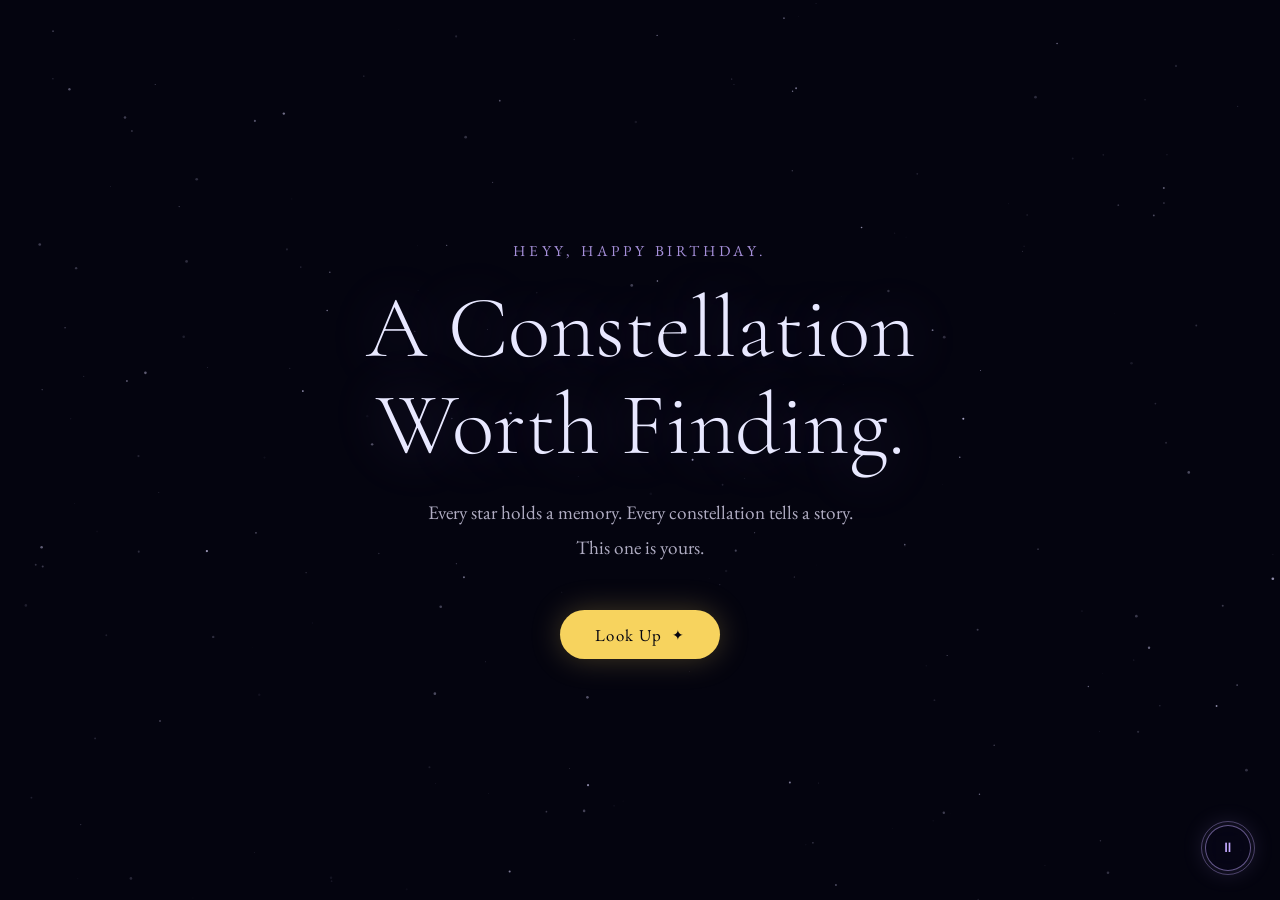
==== index.html @ d45c2ef3 "Add files via upload" ====
<!DOCTYPE html>
<html lang="en">
  <head>
    <meta charset="UTF-8" />
    <meta name="viewport" content="width=device-width, initial-scale=1.0" />

    <!-- =====================================================
         EDIT THE PAGE TITLE HERE (shows in browser tab)
         ===================================================== -->
    <title>A Gift For You</title>

    <link rel="icon" type="image/svg+xml" href="/favicon.svg" />
    <link rel="preconnect" href="https://fonts.googleapis.com" />
    <link rel="preconnect" href="https://fonts.gstatic.com" crossorigin />
    <link
      href="https://fonts.googleapis.com/css2?family=Cormorant+Garamond:ital,wght@0,300;0,400;0,500;1,300;1,400&family=EB+Garamond:ital,wght@0,400;0,500;1,400&display=swap"
      rel="stylesheet"
    />
    <link rel="stylesheet" href="./style.css" />
  </head>
  <body class="page-intro">

    <!-- Background canvas for animated stars -->
    <canvas id="bg-canvas"></canvas>

    <!-- =====================================================
         MAIN INTRO CONTENT
         Edit the title, subtitle, and button text below
         ===================================================== -->
    <main class="intro-container">

      <!-- ✏️  EDIT: Change the small label above the title -->
      <p class="intro-eyebrow">heyy, happy birthday.</p>

      <!-- ✏️  EDIT: Change the main title here -->
      <h1 class="intro-title">A Constellation Worth Finding.</h1>

      <!-- ✏️  EDIT: Change the subtitle / opening message here -->
      <p class="intro-subtitle">
        Every star holds a memory. Every constellation tells a story.<br />
        This one is yours.
      </p>

      <!-- ✏️  EDIT: Change the button text here -->
      <a href="./stars.html" class="intro-btn">
        <span class="btn-text">Look Up</span>
        <span class="btn-sparkle">✦</span>
      </a>

    </main>

    <!-- Decorative floating particles -->
    <div class="intro-particles" id="intro-particles"></div>

    <!-- =====================================================
         BACKGROUND MUSIC
         ✏️  STEP 1: Place your audio file (e.g. song.mp3) inside
                     the folder:  artifacts/constellation-gift/public/audio/
         ✏️  STEP 2: Change  ambient.mp3  below to your filename.
         Leave it as-is and there will simply be no music yet.
         ===================================================== -->
    <audio id="bg-music" loop preload="auto">
      <source src="./audio/ambient.mpeg" type="audio/mpeg" />
    </audio>

    <!-- Music toggle button (bottom-right corner) -->
    <button class="music-toggle" id="music-toggle" aria-label="Toggle music" title="Play / Pause music">
      <span class="music-icon-play">♪</span>
      <span class="music-icon-pause">⏸</span>
    </button>

    <script src="./script.js"></script>
  </body>
</html>
---- style.css ----
/* ============================================================
   CONSTELLATION GIFT — style.css
   ============================================================
   You don't need to edit this file unless you want to change
   colors, fonts, or layout. All editable content is in the
   HTML files and in the STARS section of script.js.
   ============================================================ */

/* ---------- RESET & BASE ---------- */
*, *::before, *::after {
  box-sizing: border-box;
  margin: 0;
  padding: 0;
}

/* Page fade-in on every load */
body {
  animation: pageFadeIn 0.55s ease both;
}

/* Fade-out triggered by JS before navigating */
body.page-fade-out {
  animation: pageFadeOut 0.38s ease forwards !important;
  pointer-events: none;
}

@keyframes pageFadeIn {
  from { opacity: 0; }
  to   { opacity: 1; }
}

@keyframes pageFadeOut {
  from { opacity: 1; }
  to   { opacity: 0; }
}

:root {
  /* =====================================================
     ✏️  EDIT COLORS HERE if you want to change the palette
     ===================================================== */
  --bg-deep:    #04040f;
  --bg-mid:     #080818;
  --star-white: #e8e8ff;
  --star-gold:  #f7d35e;
  --star-rose:  #ffb3c1;
  --accent:     #c4aaff;
  --text-light: #dcd8f0;
  --text-dim:   #8880aa;
  --card-bg:    rgba(10, 8, 30, 0.88);
  --card-border: rgba(196, 170, 255, 0.18);

  /* =====================================================
     ✏️  EDIT FONTS HERE (must match Google Fonts link in HTML)
     ===================================================== */
  --font-heading: 'Cormorant Garamond', Georgia, serif;
  --font-body:    'EB Garamond', Georgia, serif;
}

html {
  scroll-behavior: smooth;
}

body {
  background-color: var(--bg-deep);
  color: var(--text-light);
  font-family: var(--font-body);
  min-height: 100vh;
  overflow-x: hidden;
}

/* Background canvas (fixed, behind everything) */
#bg-canvas {
  position: fixed;
  inset: 0;
  width: 100%;
  height: 100%;
  z-index: 0;
  pointer-events: none;
}


/* ============================================================
   PAGE 1 — INTRO
   ============================================================ */

.page-intro {
  display: flex;
  align-items: center;
  justify-content: center;
  min-height: 100vh;
}

.intro-container {
  position: relative;
  z-index: 1;
  text-align: center;
  padding: 2rem 1.5rem;
  max-width: 680px;
  animation: fadeUp 1.4s ease forwards;
}

.intro-eyebrow {
  font-family: var(--font-body);
  font-size: clamp(0.8rem, 2vw, 0.95rem);
  letter-spacing: 0.25em;
  text-transform: uppercase;
  color: var(--accent);
  margin-bottom: 1.2rem;
  opacity: 0.85;
}

.intro-title {
  font-family: var(--font-heading);
  font-size: clamp(2.8rem, 8vw, 5.5rem);
  font-weight: 300;
  line-height: 1.1;
  color: var(--star-white);
  margin-bottom: 1.4rem;
  text-shadow: 0 0 60px rgba(196, 170, 255, 0.3);
}

.intro-subtitle {
  font-size: clamp(1rem, 2.5vw, 1.2rem);
  line-height: 1.8;
  color: var(--text-light);
  opacity: 0.8;
  margin-bottom: 2.8rem;
}

/* ---- Intro/Outro shared button style ---- */
.intro-btn {
  display: inline-flex;
  align-items: center;
  gap: 0.6rem;
  text-decoration: none;
  font-family: var(--font-body);
  font-size: 1.05rem;
  letter-spacing: 0.08em;
  color: var(--bg-deep);
  background: var(--star-gold);
  padding: 0.85rem 2.2rem;
  border-radius: 999px;
  transition: transform 0.25s ease, box-shadow 0.25s ease, opacity 0.2s;
  box-shadow: 0 0 30px rgba(247, 211, 94, 0.25);
  cursor: pointer;
}

.intro-btn:hover {
  transform: translateY(-3px) scale(1.03);
  box-shadow: 0 0 50px rgba(247, 211, 94, 0.45);
}

.intro-btn:active {
  transform: translateY(0) scale(0.98);
}

.btn-sparkle {
  font-size: 0.9rem;
  transition: transform 0.3s ease;
}

.intro-btn:hover .btn-sparkle {
  transform: rotate(90deg) scale(1.3);
}

/* Floating particles layer */
.intro-particles {
  position: fixed;
  inset: 0;
  z-index: 0;
  pointer-events: none;
}

.particle {
  position: absolute;
  width: 2px;
  height: 2px;
  border-radius: 50%;
  background: var(--star-white);
  animation: floatParticle linear infinite;
  opacity: 0;
}


/* ============================================================
   PAGE 2 — CONSTELLATION SKY
   ============================================================ */

.page-stars {
  background: var(--bg-deep);
  min-height: 100vh;
  overflow-x: hidden;
}

/* Sky canvas — NOT fixed, it scrolls with the page */
.page-stars #sky-canvas {
  position: absolute;
  top: 0;
  left: 0;
  width: 100%;
  pointer-events: none;
  z-index: 0;
}

/* The container that holds all the clickable star elements */
.star-field {
  position: relative;
  z-index: 1;
  /* Height is set by JavaScript based on content */
}

/* ---- Scroll hint ---- */
.scroll-hint {
  position: fixed;
  bottom: 2rem;
  left: 50%;
  transform: translateX(-50%);
  z-index: 10;
  display: flex;
  align-items: center;
  gap: 0.5rem;
  font-size: 0.8rem;
  letter-spacing: 0.12em;
  text-transform: uppercase;
  color: var(--text-dim);
  transition: opacity 0.6s ease;
  pointer-events: none;
}

.scroll-hint-icon {
  animation: bounce 2s ease-in-out infinite;
}

.scroll-hint.hidden {
  opacity: 0;
}

/* ---- Individual clickable star ---- */
.star-point {
  position: absolute;
  transform: translate(-50%, -50%);
  cursor: pointer;
  z-index: 2;
}

/* The glowing star dot */
.star-dot {
  width: 12px;
  height: 12px;
  border-radius: 50%;
  background: var(--star-white);
  box-shadow:
    0 0 6px 2px rgba(232, 232, 255, 0.6),
    0 0 20px 4px rgba(196, 170, 255, 0.25);
  transition: transform 0.25s ease, box-shadow 0.25s ease;
  animation: starPulse 3s ease-in-out infinite;
}

.star-point:hover .star-dot {
  transform: scale(1.6);
  box-shadow:
    0 0 10px 4px rgba(247, 211, 94, 0.8),
    0 0 30px 8px rgba(247, 211, 94, 0.4);
  background: var(--star-gold);
}

/* Star label (shown on hover) */
.star-label {
  position: absolute;
  bottom: calc(100% + 12px);
  left: 50%;
  transform: translateX(-50%);
  white-space: nowrap;
  font-family: var(--font-body);
  font-size: 0.8rem;
  letter-spacing: 0.1em;
  color: var(--text-light);
  opacity: 0;
  transition: opacity 0.25s ease, transform 0.25s ease;
  pointer-events: none;
  text-shadow: 0 0 12px rgba(196, 170, 255, 0.5);
  transform: translateX(-50%) translateY(4px);
}

.star-point:hover .star-label {
  opacity: 1;
  transform: translateX(-50%) translateY(0);
}

/* Click ripple ring */
.star-ring {
  position: absolute;
  top: 50%;
  left: 50%;
  transform: translate(-50%, -50%) scale(0);
  width: 36px;
  height: 36px;
  border-radius: 50%;
  border: 1px solid var(--star-gold);
  opacity: 0;
  pointer-events: none;
}

.star-point:active .star-ring,
.star-point.clicked .star-ring {
  animation: ringExpand 0.5s ease forwards;
}

/* ---- Secret star (shooting star) ---- */

/* Inner wrapper that does the periodic shoot motion */
.shooting-star-inner {
  position: relative;
  display: flex;
  align-items: center;
  justify-content: center;
  animation: shootAcross 6s ease-in-out infinite;
}

/* The tail — a gradient streak extending behind the head */
.shooting-tail {
  position: absolute;
  right: calc(100% - 2px);
  top: 50%;
  transform: translateY(-50%) rotate(-18deg);
  transform-origin: right center;
  width: 55px;
  height: 2px;
  border-radius: 2px;
  background: linear-gradient(to left, rgba(255, 200, 215, 0.85), transparent);
  pointer-events: none;
  animation: tailGlow 6s ease-in-out infinite;
}

/* Override the star-dot for the shooting star head */
.star-secret .star-dot {
  width: 8px;
  height: 8px;
  background: #fff8fa;
  box-shadow:
    0 0 6px 3px rgba(255, 179, 193, 0.75),
    0 0 18px 6px rgba(255, 179, 193, 0.35);
  animation: secretGlow 3s ease-in-out infinite;
}

.star-secret:hover .star-dot {
  transform: scale(1.7);
  background: #ffffff;
  box-shadow:
    0 0 12px 5px rgba(255, 179, 193, 0.95),
    0 0 36px 10px rgba(255, 179, 193, 0.5);
}

.star-secret:hover .shooting-tail {
  width: 75px;
  background: linear-gradient(to left, rgba(255, 200, 215, 1), transparent);
}

.star-secret .star-label {
  color: var(--star-rose);
  font-size: 0.7rem;
  letter-spacing: 0.15em;
  opacity: 0;
}

.star-secret:hover .star-label {
  opacity: 1;
}


/* ---- Memory Modal ---- */
.modal-overlay {
  position: fixed;
  inset: 0;
  z-index: 100;
  background: rgba(4, 4, 20, 0.7);
  backdrop-filter: blur(8px);
  -webkit-backdrop-filter: blur(8px);
  display: flex;
  align-items: center;
  justify-content: center;
  padding: 1.5rem;
  opacity: 0;
  pointer-events: none;
  transition: opacity 0.35s ease;
}

.modal-overlay.open {
  opacity: 1;
  pointer-events: all;
}

.modal-card {
  background: var(--card-bg);
  border: 1px solid var(--card-border);
  border-radius: 1.5rem;
  padding: 2.5rem 2.5rem 2rem;
  max-width: 520px;
  width: 100%;
  max-height: 85vh;
  overflow-y: auto;
  position: relative;
  transform: translateY(20px) scale(0.97);
  transition: transform 0.35s ease;
  box-shadow:
    0 0 60px rgba(196, 170, 255, 0.08),
    0 20px 60px rgba(0,0,0,0.6);
}

.modal-overlay.open .modal-card {
  transform: translateY(0) scale(1);
}

.modal-close {
  position: absolute;
  top: 1rem;
  right: 1.2rem;
  background: none;
  border: none;
  color: var(--text-dim);
  font-size: 1.1rem;
  cursor: pointer;
  padding: 0.3rem;
  transition: color 0.2s;
  line-height: 1;
}

.modal-close:hover {
  color: var(--text-light);
}

.modal-star-name {
  font-size: 0.75rem;
  letter-spacing: 0.2em;
  text-transform: uppercase;
  color: var(--accent);
  margin-bottom: 0.6rem;
}

.modal-title {
  font-family: var(--font-heading);
  font-size: clamp(1.5rem, 4vw, 2.2rem);
  font-weight: 400;
  color: var(--star-white);
  line-height: 1.2;
  margin-bottom: 1rem;
}

.modal-text {
  font-size: clamp(0.95rem, 2.5vw, 1.05rem);
  line-height: 1.9;
  color: var(--text-light);
  opacity: 0.85;
}

.modal-image-wrap {
  margin-top: 1.5rem;
  display: none; /* shown by JS when image exists */
}

.modal-image {
  width: 100%;
  border-radius: 0.75rem;
  object-fit: cover;
  max-height: 260px;
}


/* ============================================================
   PAGE 3 — OUTRO
   ============================================================ */

.page-outro {
  display: flex;
  align-items: center;
  justify-content: center;
  min-height: 100vh;
}

.outro-container {
  position: relative;
  z-index: 1;
  text-align: center;
  padding: 3rem 1.5rem;
  max-width: 640px;
  animation: fadeUp 1.4s ease forwards;
}

.outro-icon {
  font-size: 1.4rem;
  color: var(--accent);
  letter-spacing: 0.4em;
  margin-bottom: 1.8rem;
  animation: glow 4s ease-in-out infinite;
}

.outro-title {
  font-family: var(--font-heading);
  font-size: clamp(2.2rem, 6vw, 4rem);
  font-weight: 300;
  color: var(--star-white);
  margin-bottom: 2rem;
  text-shadow: 0 0 60px rgba(196, 170, 255, 0.3);
}

.outro-message {
  display: flex;
  flex-direction: column;
  gap: 1rem;
  margin-bottom: 2.8rem;
}

.outro-message p {
  font-size: clamp(1rem, 2.5vw, 1.15rem);
  line-height: 1.85;
  color: var(--text-light);
  opacity: 0.85;
  font-style: italic;
}

.outro-signature {
  font-style: italic;
  font-size: 1.1rem !important;
  color: var(--star-gold) !important;
  opacity: 1 !important;
  margin-top: 0.5rem;
}

.outro-btn {
  background: rgba(196, 170, 255, 0.15);
  color: var(--accent);
  border: 1px solid rgba(196, 170, 255, 0.3);
  box-shadow: 0 0 30px rgba(196, 170, 255, 0.1);
}

.outro-btn:hover {
  background: rgba(196, 170, 255, 0.25);
  box-shadow: 0 0 50px rgba(196, 170, 255, 0.25);
}


/* ============================================================
   MUSIC TOGGLE BUTTON (fixed, bottom-right, all pages)
   ============================================================ */

.music-toggle {
  position: fixed;
  bottom: 1.8rem;
  right: 1.8rem;
  z-index: 200;
  width: 46px;
  height: 46px;
  border-radius: 50%;
  border: 1px solid rgba(196, 170, 255, 0.28);
  background: rgba(8, 6, 24, 0.72);
  backdrop-filter: blur(10px);
  -webkit-backdrop-filter: blur(10px);
  color: var(--accent);
  font-size: 1.1rem;
  line-height: 1;
  cursor: pointer;
  display: flex;
  align-items: center;
  justify-content: center;
  transition: border-color 0.2s ease, background 0.2s ease, transform 0.2s ease;
  box-shadow: 0 0 18px rgba(196, 170, 255, 0.08);
}

.music-toggle:hover {
  border-color: rgba(196, 170, 255, 0.55);
  background: rgba(14, 10, 36, 0.88);
  transform: scale(1.1);
}

.music-toggle:active {
  transform: scale(0.95);
}

/* Show pause icon only when playing */
.music-icon-pause { display: none; font-size: 0.85rem; }
.music-toggle.playing .music-icon-play  { display: none; }
.music-toggle.playing .music-icon-pause { display: block; }

/* Pulsing ring around button when music is playing */
.music-toggle.playing {
  border-color: rgba(196, 170, 255, 0.5);
  box-shadow: 0 0 24px rgba(196, 170, 255, 0.18);
}
.music-toggle.playing::after {
  content: '';
  position: absolute;
  inset: -5px;
  border-radius: 50%;
  border: 1px solid rgba(196, 170, 255, 0.35);
  animation: musicRing 2.2s ease-in-out infinite;
  pointer-events: none;
}

@keyframes musicRing {
  0%   { transform: scale(1);    opacity: 0.7; }
  100% { transform: scale(1.55); opacity: 0; }
}


/* ============================================================
   ANIMATIONS
   ============================================================ */

@keyframes fadeUp {
  from {
    opacity: 0;
    transform: translateY(30px);
  }
  to {
    opacity: 1;
    transform: translateY(0);
  }
}

@keyframes starPulse {
  0%, 100% { opacity: 1;   transform: scale(1); }
  50%       { opacity: 0.7; transform: scale(0.85); }
}

@keyframes secretGlow {
  0%, 100% { box-shadow: 0 0 6px 3px rgba(255,179,193,0.75), 0 0 18px 6px rgba(255,179,193,0.35); }
  50%       { box-shadow: 0 0 10px 5px rgba(255,179,193,0.95), 0 0 28px 10px rgba(255,179,193,0.55); }
}

/* The "shoot" motion: the star drifts diagonally then snaps back */
@keyframes shootAcross {
  0%,  60%, 100% { transform: translate(0, 0); opacity: 1; }
  65%            { transform: translate(38px, -22px); opacity: 1; }
  70%            { transform: translate(42px, -25px); opacity: 0; }
  71%            { transform: translate(-8px, 4px);   opacity: 0; }
  75%            { transform: translate(0, 0);         opacity: 1; }
}

/* Tail brightens during the shoot */
@keyframes tailGlow {
  0%,  60%, 100% { opacity: 0.75; width: 55px; }
  62%            { opacity: 1;    width: 80px; }
  70%            { opacity: 0;    width: 80px; }
  71%            { opacity: 0;    width: 55px; }
  75%            { opacity: 0.75; width: 55px; }
}

@keyframes bounce {
  0%, 100% { transform: translateY(0); }
  50%       { transform: translateY(6px); }
}

@keyframes ringExpand {
  from { transform: translate(-50%, -50%) scale(0); opacity: 0.9; }
  to   { transform: translate(-50%, -50%) scale(3);  opacity: 0; }
}

@keyframes floatParticle {
  0%   { opacity: 0;   transform: translateY(0) translateX(0); }
  10%  { opacity: 0.6; }
  90%  { opacity: 0.4; }
  100% { opacity: 0;   transform: translateY(-120vh) translateX(var(--drift, 20px)); }
}

@keyframes twinkle {
  0%, 100% { opacity: 1; }
  50%       { opacity: 0.2; }
}

@keyframes glow {
  0%, 100% { text-shadow: 0 0 10px rgba(196,170,255,0.2); }
  50%       { text-shadow: 0 0 30px rgba(196,170,255,0.6); }
}


/* ============================================================
   MOBILE / RESPONSIVE
   ============================================================ */

@media (max-width: 600px) {
  .intro-title   { font-size: clamp(2.4rem, 10vw, 3.2rem); }
  .outro-title   { font-size: clamp(1.9rem, 8vw, 2.5rem); }
  .modal-card    { padding: 2rem 1.5rem 1.5rem; }
  .intro-btn     { padding: 0.75rem 1.8rem; font-size: 0.95rem; }
}

/* Scrollbar styling for modal */
.modal-card::-webkit-scrollbar { width: 4px; }
.modal-card::-webkit-scrollbar-track { background: transparent; }
.modal-card::-webkit-scrollbar-thumb { background: var(--card-border); border-radius: 4px; }
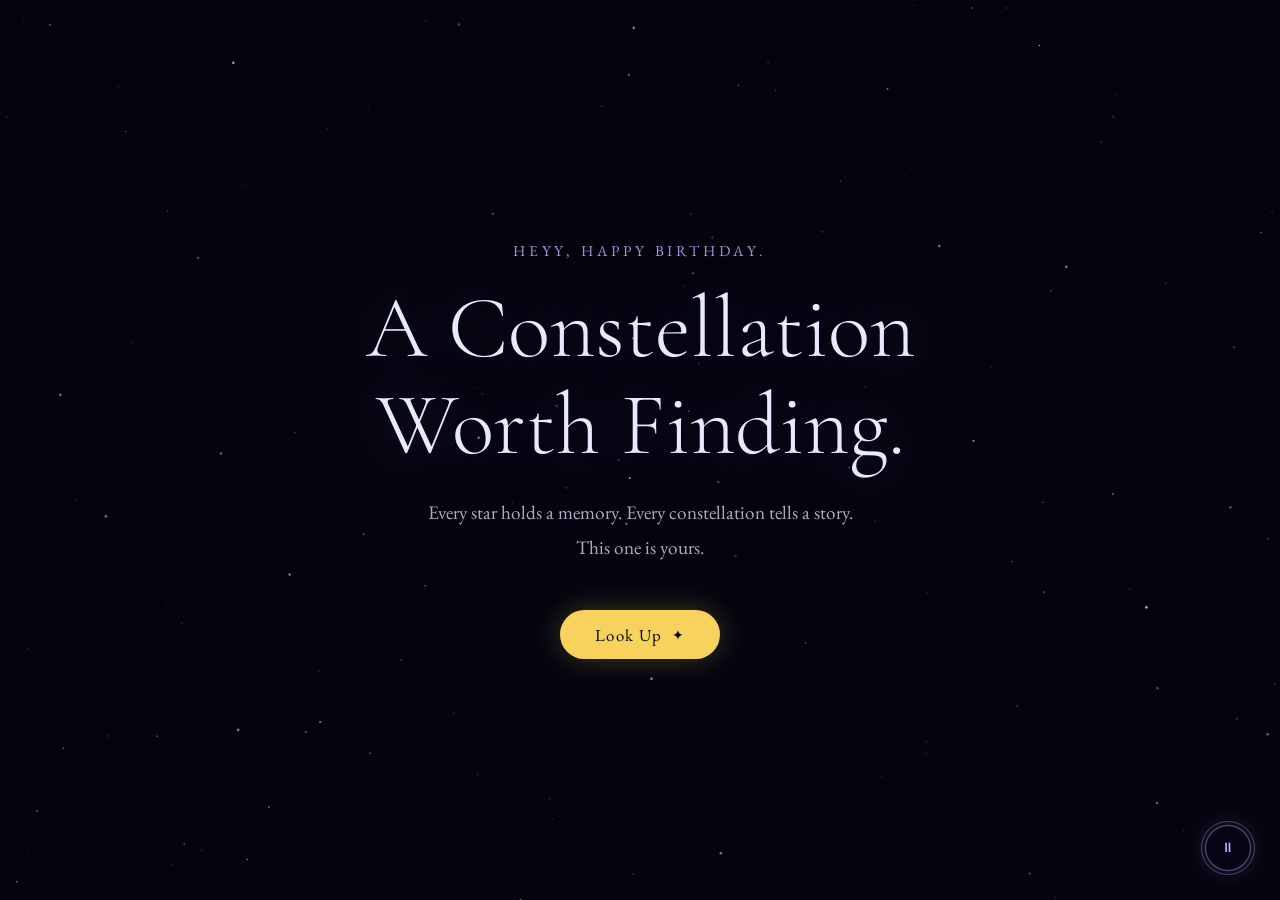
==== commit bf5aeef4: "Update index.html" ====
--- a/index.html
+++ b/index.html
@@ -4,9 +4,6 @@
     <meta charset="UTF-8" />
     <meta name="viewport" content="width=device-width, initial-scale=1.0" />
 
-    <!-- =====================================================
-         EDIT THE PAGE TITLE HERE (shows in browser tab)
-         ===================================================== -->
     <title>A Gift For You</title>
 
     <link rel="icon" type="image/svg+xml" href="/favicon.svg" />
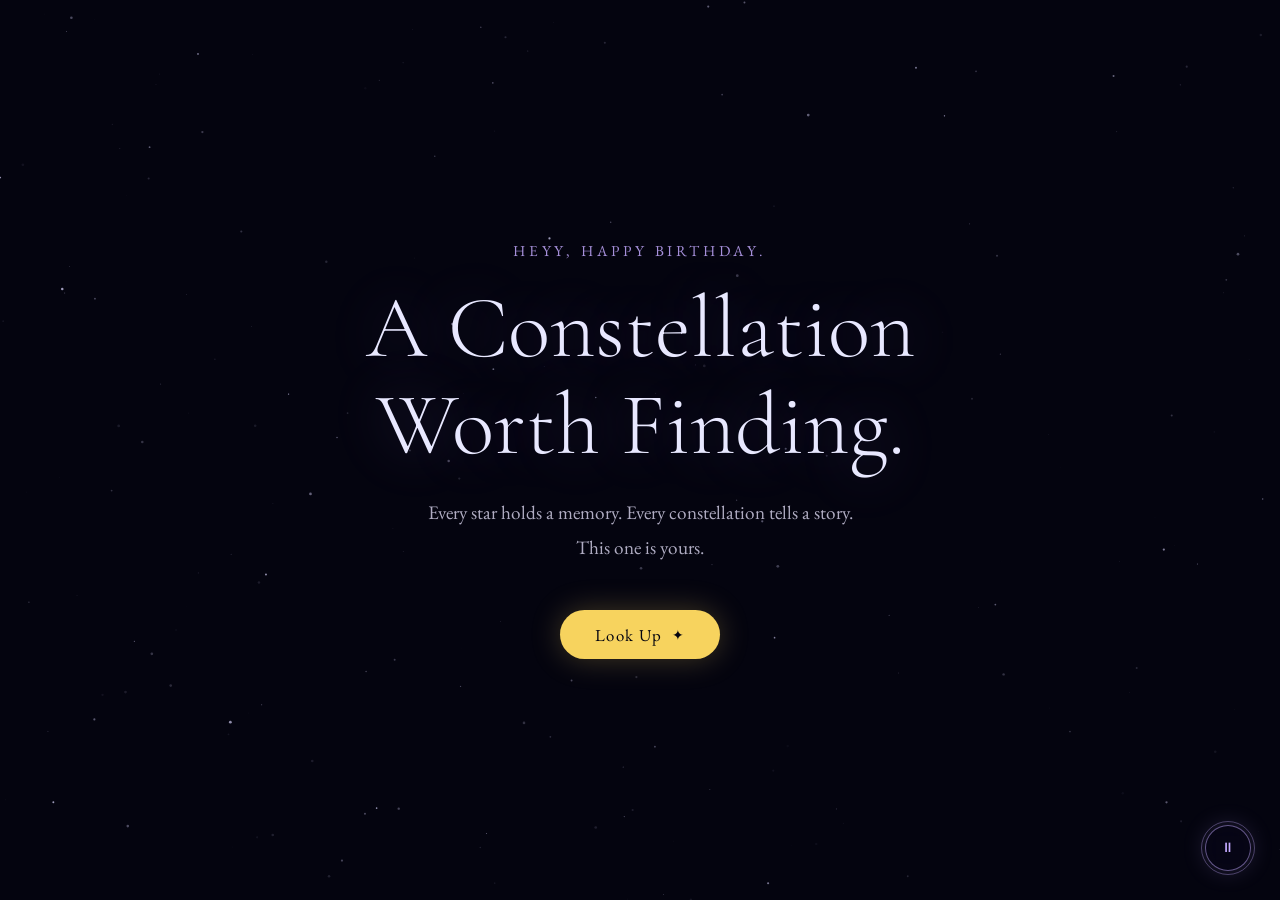
==== commit 9b79b31c: "Update index.html" ====
--- a/index.html
+++ b/index.html
@@ -20,25 +20,21 @@
     <!-- Background canvas for animated stars -->
     <canvas id="bg-canvas"></canvas>
 
-    <!-- =====================================================
-         MAIN INTRO CONTENT
-         Edit the title, subtitle, and button text below
-         ===================================================== -->
     <main class="intro-container">
 
-      <!-- ✏️  EDIT: Change the small label above the title -->
+      
       <p class="intro-eyebrow">heyy, happy birthday.</p>
 
-      <!-- ✏️  EDIT: Change the main title here -->
+
       <h1 class="intro-title">A Constellation Worth Finding.</h1>
 
-      <!-- ✏️  EDIT: Change the subtitle / opening message here -->
+ 
       <p class="intro-subtitle">
         Every star holds a memory. Every constellation tells a story.<br />
         This one is yours.
       </p>
 
-      <!-- ✏️  EDIT: Change the button text here -->
+
       <a href="./stars.html" class="intro-btn">
         <span class="btn-text">Look Up</span>
         <span class="btn-sparkle">✦</span>
@@ -49,13 +45,7 @@
     <!-- Decorative floating particles -->
     <div class="intro-particles" id="intro-particles"></div>
 
-    <!-- =====================================================
-         BACKGROUND MUSIC
-         ✏️  STEP 1: Place your audio file (e.g. song.mp3) inside
-                     the folder:  artifacts/constellation-gift/public/audio/
-         ✏️  STEP 2: Change  ambient.mp3  below to your filename.
-         Leave it as-is and there will simply be no music yet.
-         ===================================================== -->
+    
     <audio id="bg-music" loop preload="auto">
       <source src="./audio/ambient.mpeg" type="audio/mpeg" />
     </audio>
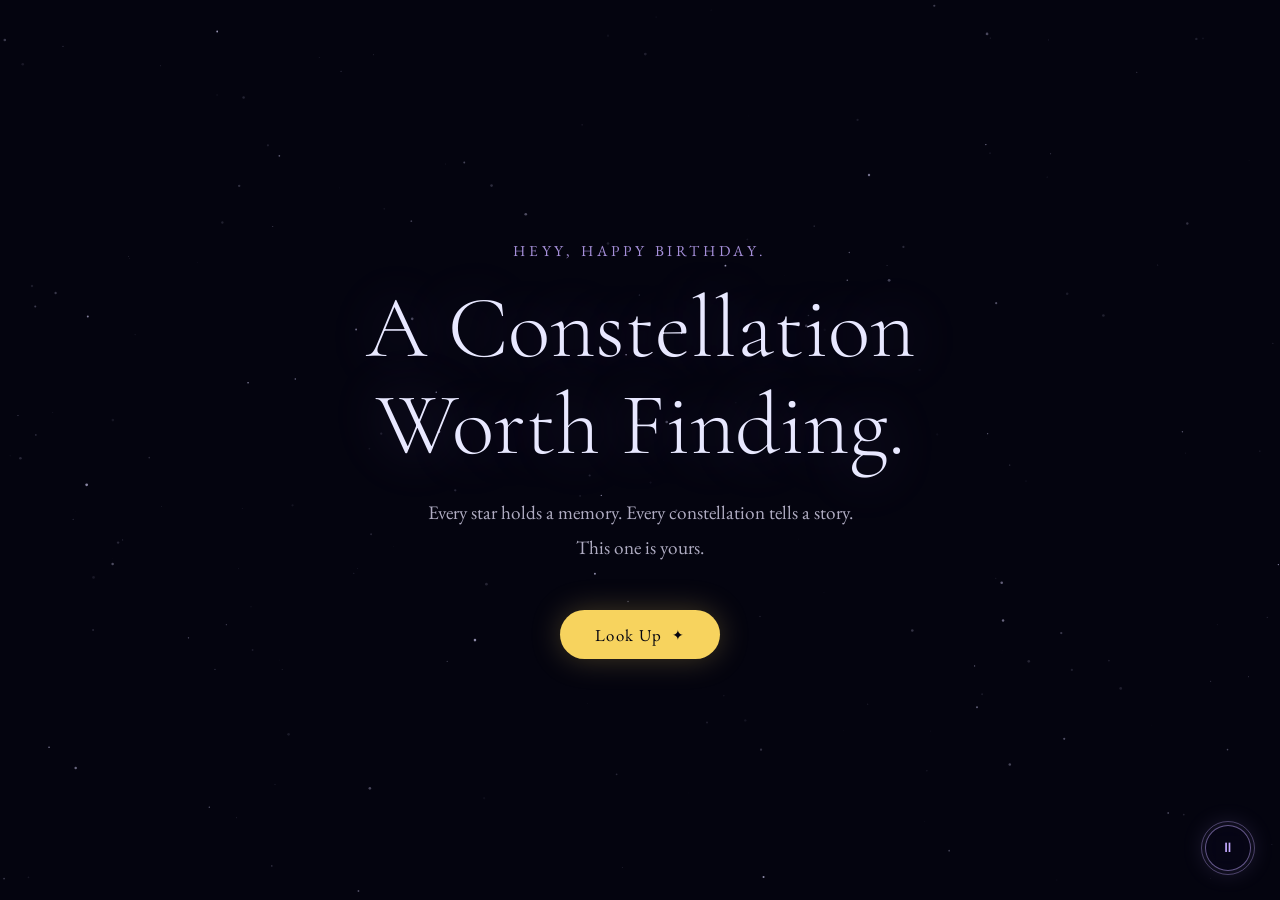
==== commit d71a8d53: "Update index.html" ====
--- a/index.html
+++ b/index.html
@@ -47,7 +47,7 @@
 
     
     <audio id="bg-music" loop preload="auto">
-      <source src="./audio/ambient.mpeg" type="audio/mpeg" />
+      <source src="ambient.mp3" type="audio/mpeg" />
     </audio>
 
     <!-- Music toggle button (bottom-right corner) -->
--- a/style.css
+++ b/style.css
@@ -1,10 +1,4 @@
-/* ============================================================
-   CONSTELLATION GIFT — style.css
-   ============================================================
-   You don't need to edit this file unless you want to change
-   colors, fonts, or layout. All editable content is in the
-   HTML files and in the STARS section of script.js.
-   ============================================================ */
+
 
 /* ---------- RESET & BASE ---------- */
 *, *::before, *::after {
@@ -35,9 +29,6 @@
 }
 
 :root {
-  /* =====================================================
-     ✏️  EDIT COLORS HERE if you want to change the palette
-     ===================================================== */
   --bg-deep:    #04040f;
   --bg-mid:     #080818;
   --star-white: #e8e8ff;
@@ -49,9 +40,6 @@
   --card-bg:    rgba(10, 8, 30, 0.88);
   --card-border: rgba(196, 170, 255, 0.18);
 
-  /* =====================================================
-     ✏️  EDIT FONTS HERE (must match Google Fonts link in HTML)
-     ===================================================== */
   --font-heading: 'Cormorant Garamond', Georgia, serif;
   --font-body:    'EB Garamond', Georgia, serif;
 }
